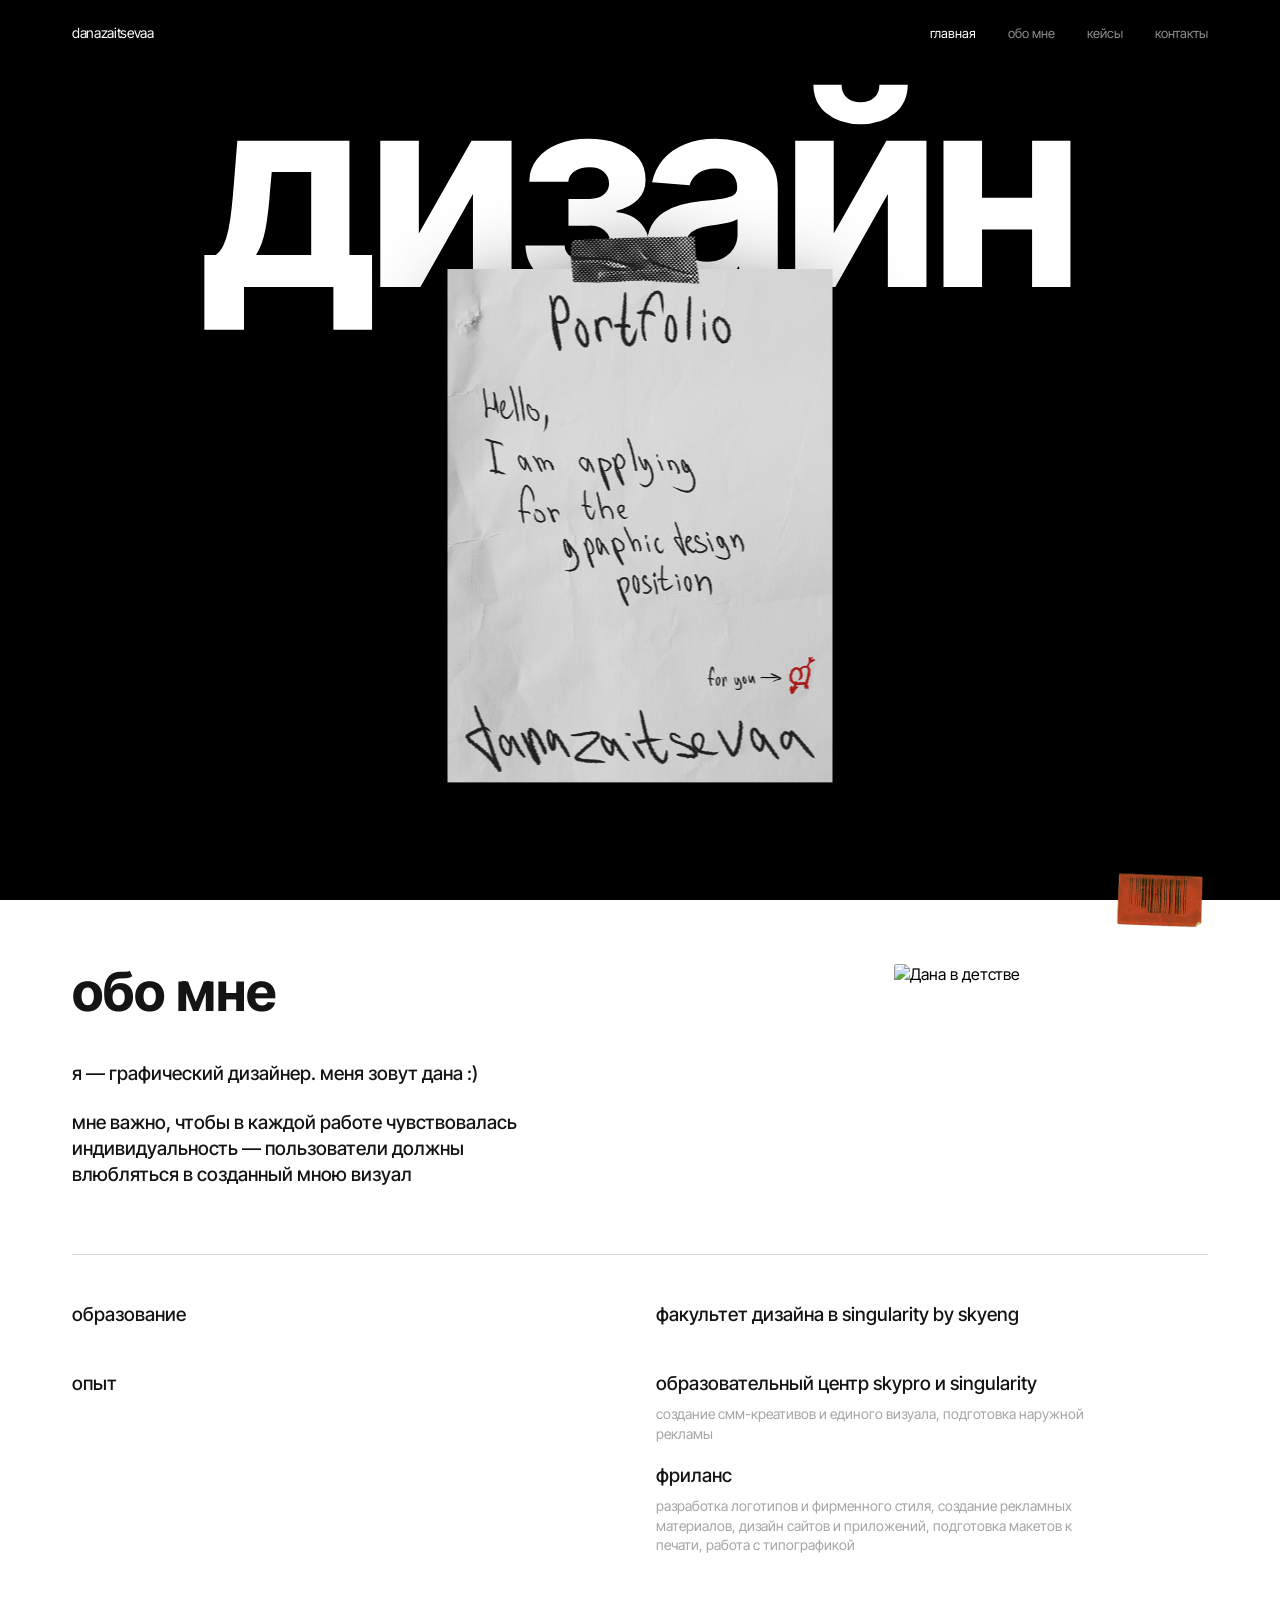
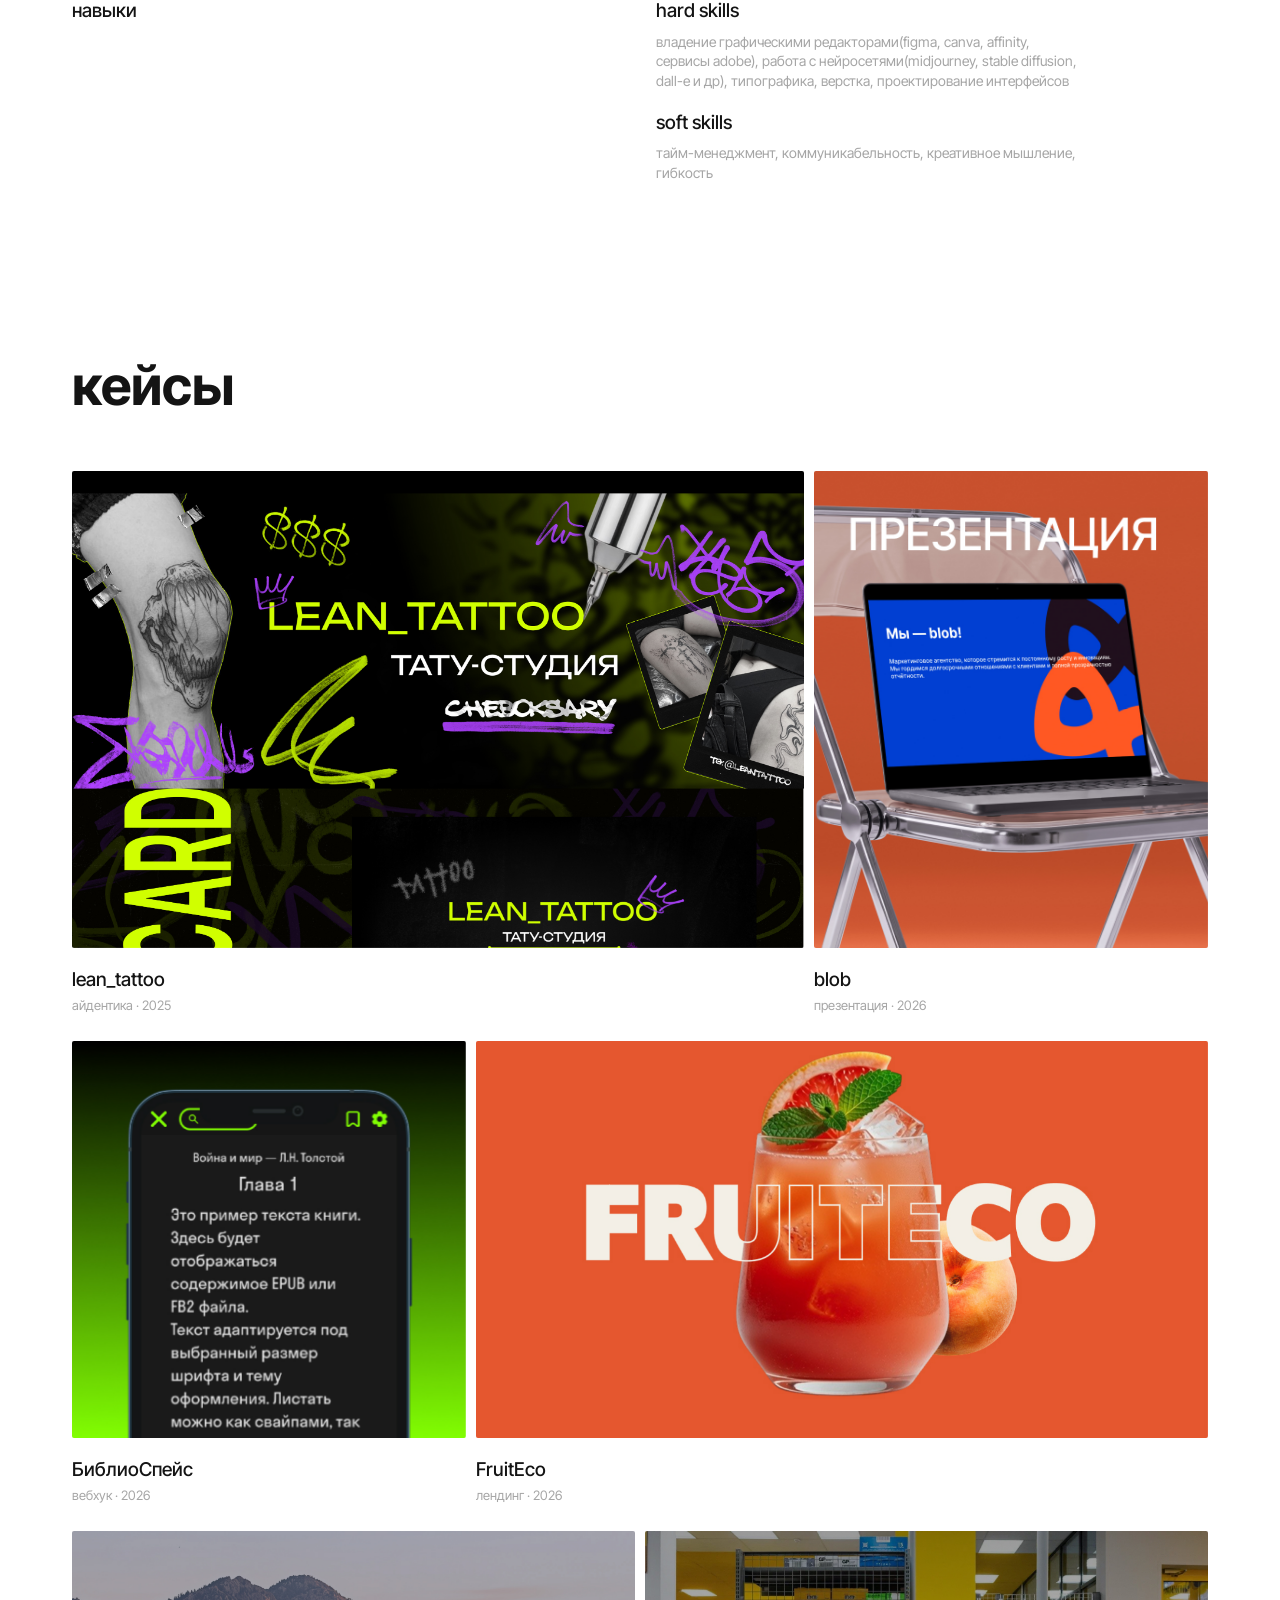
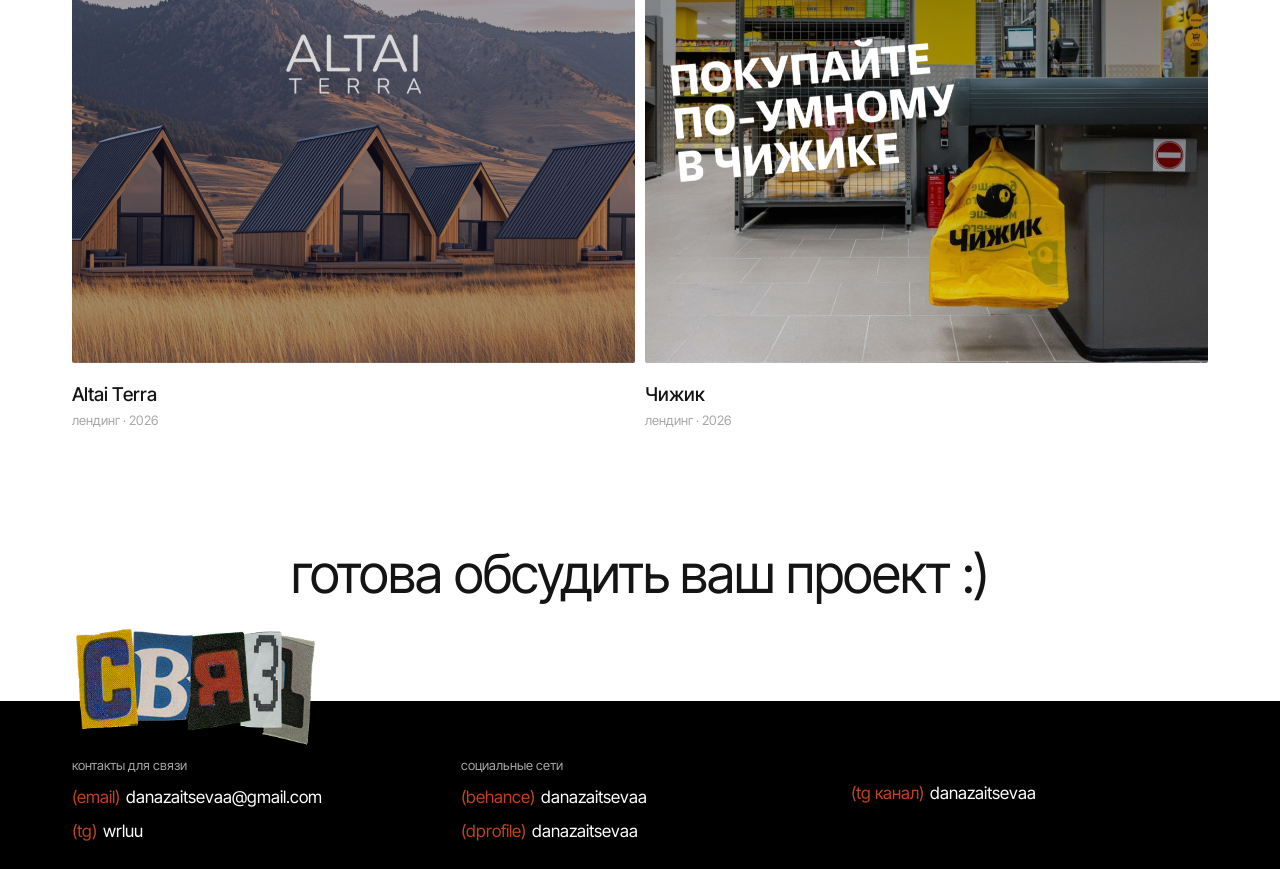
==== index.html @ e5108007 "Add files via upload" ====
<!DOCTYPE html>
<html lang="ru">
<head>
<meta charset="UTF-8">
<meta name="viewport" content="width=device-width, initial-scale=1.0">
<title>danazaitsevaa — графический дизайнер</title>

<link rel="preconnect" href="https://fonts.googleapis.com">
<link rel="preconnect" href="https://fonts.gstatic.com" crossorigin>
<link href="https://fonts.googleapis.com/css2?family=Inter+Tight:wght@400;500;600;700&display=swap" rel="stylesheet">

<link rel="stylesheet" href="./css/style.css">
</head>
<body>

  <!-- ================= HEADER — общая fixed-навигация сайта ================= -->
  <header class="header">
    <div class="header-inner">
      <a href="#top" class="header-logo">danazaitsevaa</a>
      <nav class="header-nav">
        <a href="#top" class="nav-link active">главная</a>
        <a href="#about" class="nav-link">обо мне</a>
        <a href="#cases" class="nav-link">кейсы</a>
        <a href="#contacts" class="nav-link">контакты</a>
      </nav>
    </div>
  </header>

  <!-- ================= HERO ================= -->
  <section id="top" class="hero">
    <div class="hero-inner">
      <div class="hero-stage">
        <h1 class="hero-word">дизайн</h1>

        <div class="note-wrap">
          <div class="note-tilt" id="noteTilt" data-cursor="decor">
            <img src="./assets/Group_2087334016.png" alt="Portfolio note" class="note-img">
          </div>
        </div>
      </div>
    </div>
  </section>

  <!-- ================= ABOUT ================= -->
  <section id="about" class="about">

    <!--
      Штрихкод — теперь первый элемент ВНУТРИ About (не внутри Hero,
      у которого overflow:hidden), сдвинут вверх на половину своей
      высоты. Визуально это та же самая точка (граница Hero/About),
      но теперь он ничем не обрезается и лежит поверх фона About
      (z-index:5), а не под ним. Подробное объяснение — в style.css.
    -->
    <div class="barcode-wrap">
      <div class="barcode-inner">
        <div class="barcode-shift">
          <div class="barcode-tilt" id="barcodeTilt" data-cursor="decor">
            <img src="./assets/_0064_Barcode_Red_1.png" alt="Barcode" class="barcode-img">
          </div>
        </div>
      </div>
    </div>

    <div class="about-inner">
      <div class="about-top">
        <div class="about-copy">
          <h2 class="section-title">обо мне</h2>
          <p class="about-p about-p-1">я — графический дизайнер. меня зовут дана :)</p>
          <p class="about-p about-p-2">мне важно, чтобы в каждой работе чувствовалась индивидуальность — пользователи должны влюбляться в созданный мною визуал</p>
        </div>

        <div class="about-photo-wrap">
          <img
            src="https://images.pexels.com/photos/7180783/pexels-photo-7180783.jpeg?auto=compress&cs=tinysrgb&h=650&w=940"
            alt="Дана в детстве"
            class="about-photo">
        </div>
      </div>

      <div class="about-divider"></div>

      <dl class="about-rows">
        <div class="about-row">
          <dt class="about-label">образование</dt>
          <dd class="about-blocks">
            <div>
              <p class="about-block-title">факультет дизайна в singularity by skyeng</p>
            </div>
          </dd>
        </div>

        <div class="about-row">
          <dt class="about-label">опыт</dt>
          <dd class="about-blocks">
            <div>
              <p class="about-block-title">образовательный центр skypro и singularity</p>
              <p class="about-block-detail">создание смм-креативов и единого визуала, подготовка наружной рекламы</p>
            </div>
            <div>
              <p class="about-block-title">фриланс</p>
              <p class="about-block-detail">разработка логотипов и фирменного стиля, создание рекламных материалов, дизайн сайтов и приложений, подготовка макетов к печати, работа с типографикой</p>
            </div>
          </dd>
        </div>

        <div class="about-row">
          <dt class="about-label">навыки</dt>
          <dd class="about-blocks">
            <div>
              <p class="about-block-title">hard skills</p>
              <p class="about-block-detail">владение графическими редакторами(figma, canva, affinity, сервисы adobe), работа с нейросетями(midjourney, stable diffusion, dall-e и др), типографика, верстка, проектирование интерфейсов</p>
            </div>
            <div>
              <p class="about-block-title">soft skills</p>
              <p class="about-block-detail">тайм-менеджмент, коммуникабельность, креативное мышление, гибкость</p>
            </div>
          </dd>
        </div>
      </dl>
    </div>
  </section>

  <!-- ================= CASES / PROJECTS ================= -->
  <!--
    ПЛЕЙСХОЛДЕР-ДАННЫЕ ПРОЕКТОВ
    Реальных изображений/материалов кейсов в проекте не было.
    Каждая карточка ведёт на свою страницу в /projects/ — структура
    и переходы полностью рабочие, содержимое — честные плейсхолдеры,
    готовые к замене на реальные материалы.
  -->
  <section id="cases" class="cases">
    <div class="cases-inner">
      <div class="reveal" data-reveal>
        <h2 class="section-title">кейсы</h2>
      </div>

      <div class="cases-grid">

        <div class="cases-row cases-row--1">

        <div class="reveal case case-1" data-reveal data-delay="0">
          <a class="project-card" href="./projects/project-1.html" data-cursor="view">
            <div class="project-media">
              <div class="project-state default"><img src="./assets/projects/01-cover.jpg" alt="проект 01"></div>
              <div class="project-state hover"><img src="./assets/projects/01-cover-hover.jpg" alt="проект 01"></div>
            </div>
            <div class="project-meta-row">
              <p class="project-title">lean_tattoo</p>
              <span class="project-arrow" aria-hidden="true">→</span>
            </div>
            <p class="project-sub">айдентика · 2025</p>
          </a>
        </div>

        <div class="reveal case case-2" data-reveal data-delay="70">
          <a class="project-card" href="./projects/project-2.html" data-cursor="view">
            <div class="project-media">
              <div class="project-state default"><img src="./assets/projects/02-cover.jpg" alt="проект 02"></div>
              <div class="project-state hover"><img src="./assets/projects/02-cover-hover.jpg" alt="проект 02"></div>
            </div>
            <div class="project-meta-row">
              <p class="project-title">blob</p>
              <span class="project-arrow" aria-hidden="true">→</span>
            </div>
            <p class="project-sub">презентация · 2026</p>
          </a>
        </div>

      </div><!-- /cases-row -->

        <div class="cases-row cases-row--2">

        <div class="reveal case case-3" data-reveal data-delay="140">
          <a class="project-card" href="./projects/project-3.html" data-cursor="view">
            <div class="project-media">
              <div class="project-state default"><img src="./assets/projects/03-cover.jpg" alt="проект 03"></div>
              <div class="project-state hover"><img src="./assets/projects/03-cover-hover.jpg" alt="проект 03"></div>
            </div>
            <div class="project-meta-row">
              <p class="project-title">БиблиоСпейс</p>
              <span class="project-arrow" aria-hidden="true">→</span>
            </div>
            <p class="project-sub">вебхук · 2026</p>
          </a>
        </div>

        <div class="reveal case case-4" data-reveal data-delay="210">
          <a class="project-card" href="./projects/project-4.html" data-cursor="view">
            <div class="project-media">
              <div class="project-state default"><img src="./assets/projects/04-cover.jpg" alt="проект 04"></div>
              <div class="project-state hover"><img src="./assets/projects/04-cover-hover.jpg" alt="проект 04"></div>
            </div>
            <div class="project-meta-row">
              <p class="project-title">FruitEco</p>
              <span class="project-arrow" aria-hidden="true">→</span>
            </div>
            <p class="project-sub">лендинг · 2026</p>
          </a>
        </div>

      </div><!-- /cases-row -->

        <div class="cases-row cases-row--3">

        <div class="reveal case case-5" data-reveal data-delay="280">
          <a class="project-card" href="./projects/project-5.html" data-cursor="view">
            <div class="project-media">
              <div class="project-state default"><img src="./assets/projects/05-cover.jpg" alt="проект 05"></div>
              <div class="project-state hover"><img src="./assets/projects/05-cover-hover.jpg" alt="проект 05"></div>
            </div>
            <div class="project-meta-row">
              <p class="project-title">Altai Terra</p>
              <span class="project-arrow" aria-hidden="true">→</span>
            </div>
            <p class="project-sub">лендинг · 2026</p>
          </a>
        </div>

        <div class="reveal case case-6" data-reveal data-delay="280">
          <a class="project-card" href="./projects/project-6.html" data-cursor="view">
            <div class="project-media">
              <div class="project-state default"><img src="./assets/projects/06-cover.jpg" alt="проект 06"></div>
              <div class="project-state hover"><img src="./assets/projects/06-cover-hover.jpg" alt="проект 06"></div>
            </div>
            <div class="project-meta-row">
              <p class="project-title">Чижик</p>
              <span class="project-arrow" aria-hidden="true">→</span>
            </div>
            <p class="project-sub">лендинг · 2026</p>
          </a>
        </div>

      </div><!-- /cases-row -->

      </div>
    </div>
  </section>

  <!-- ================= FOOTER ================= -->
  <footer class="site-footer" id="contacts">
    <div class="footer-top">
      <div class="footer-top-inner">
        <div class="reveal" data-reveal>
          <h2 class="footer-heading">готова обсудить ваш проект :)</h2>
        </div>
      </div>
      <div class="footer-deco" aria-hidden="true">
        <img src="./assets/footer-connection.png" alt="" class="footer-deco-img">
      </div>
    </div>

    <div class="footer-bottom">
      <div class="footer-bottom-inner">
        <div class="reveal footer-col" data-reveal>
          <h3 class="footer-col-title">контакты для связи</h3>
          <a href="mailto:danazaitsevaa@gmail.com" class="footer-link">
            <span class="footer-link-tag">(email)</span>danazaitsevaa@gmail.com
          </a>
          <a href="https://t.me/wrluu" class="footer-link" target="_blank" rel="noopener">
            <span class="footer-link-tag">(tg)</span>wrluu
          </a>
        </div>

        <div class="reveal footer-col" data-reveal data-delay="70">
          <h3 class="footer-col-title">социальные сети</h3>
          <a href="https://www.behance.net/danazaitsevaa" class="footer-link" target="_blank" rel="noopener">
            <span class="footer-link-tag">(behance)</span>danazaitsevaa
          </a>
          <a href="https://dprofile.ru/danazaitsevaa" class="footer-link" target="_blank" rel="noopener">
            <span class="footer-link-tag">(dprofile)</span>danazaitsevaa
          </a>
        </div>

        <div class="reveal footer-col footer-col--plain" data-reveal data-delay="140">
          <a href="https://t.me/danazaitsevaa" class="footer-link" target="_blank" rel="noopener">
            <span class="footer-link-tag">(tg канал)</span>danazaitsevaa
          </a>
        </div>
      </div>
    </div>
  </footer>

<script src="./js/tilt.js"></script>
<script src="./js/cursor.js"></script>
<script src="./js/reveal.js"></script>
<script>
  // Листок — крупная амплитуда с лёгким "приподниманием" к курсору
  createOrganicTilt(document.getElementById('noteTilt'), {
    rx: 6, ry: 7, tx: 8, ty: 6, liftPx: 4, scale: 0.015
  });

  // Штрихкод у About — "должен оставаться на своём месте":
  // без translate, только лёгкий наклон и едва заметный масштаб.
  createOrganicTilt(document.getElementById('barcodeTilt'), {
    rx: 5, ry: 6, tx: 0, ty: 0, scale: 0.03
  });
</script>
</body>
</html>
---- css/style.css ----
/* ============================================================
   RESET / BASE
============================================================= */
*{ margin:0; padding:0; box-sizing:border-box; }
html{ -webkit-font-smoothing:antialiased; -moz-osx-font-smoothing:grayscale; }
body{
  font-family:'Inter Tight', system-ui, sans-serif;
  background:#ffffff;
  min-height:100vh;
  overflow-x:hidden;
}
img{ display:block; max-width:100%; }
a{ color:inherit; text-decoration:none; }
ul, dl, dd, dt, p, h1, h2{ margin:0; }

/* ============================================================
   CUSTOM CURSOR
   Одна единая система на весь сайт (index.html + все страницы
   проектов) — один и тот же css/style.css и js/cursor.js
   подключены везде, отдельной реализации ни на одной странице
   нет (проверено).

   ВАЖНО: negative/inverted — это DEFAULT state курсора, а не
   реакция на hover. mix-blend-mode:difference и сплошная белая
   заливка стоят на курсоре всегда, с самого начала, в любой
   точке страницы — курсор уже инвертирует то, что под ним,
   просто перемещаясь по обычному фону. Никакого отдельного
   hover-состояния для этого эффекта нет: наведение на ссылку,
   кнопку, карточку или декоративный элемент НИЧЕГО не меняет —
   ни размер, ни форму, ни сам эффект инверсии (он и так уже
   активен). Оранжевого или любого другого цвета здесь нет —
   только белая заливка, преобразуемая блендингом.

   На touch-устройствах не создаётся вообще (см. cursor.js).
============================================================= */
html.has-custom-cursor,
html.has-custom-cursor a,
html.has-custom-cursor button{ cursor:none; }

.cursor{
  position:fixed; top:0; left:0; z-index:999;
  width:14px; height:14px; margin:-7px 0 0 -7px;
  border-radius:50%;
  pointer-events:none; opacity:0;
  display:flex; align-items:center; justify-content:center;
  mix-blend-mode:difference;
  transition:opacity .25s ease;
}
.cursor--visible{ opacity:1; }

.cursor-dot{
  position:absolute; inset:0; border-radius:50%;
  background:#fff;
}

@media (hover:none), (pointer:coarse){
  .cursor{ display:none !important; }
  html.has-custom-cursor,
  html.has-custom-cursor a,
  html.has-custom-cursor button{ cursor:auto !important; }
}

/* ============================================================
   HEADER — общая fixed-навигация для ВСЕХ страниц сайта.
   Раньше сидела внутри Hero (position:absolute) и работала
   только потому, что Hero сам чёрный — теперь, когда шапка
   должна быть закреплена поверх любого контента на любой
   странице (включая страницы проектов без чёрного Hero),
   тот же самый белый-текст-на-чёрном вид нужен уже как
   собственный fixed-фон бара, а не «заимствованный» у Hero.
   Визуально на index.html в момент загрузки это выглядит
   ИДЕНТИЧНО прежнему (тот же чёрный, тот же белый текст, те же
   отступы/шрифты) — просто теперь не пропадает при скролле и
   работает одинаково на всех 7 страницах.
============================================================= */
.header{ position:fixed; top:0; left:0; right:0; z-index:500; background:#000000; }
.header-inner{
  max-width:1200px; margin:0 auto;
  display:flex; align-items:center; justify-content:space-between;
  padding:20px 24px;
}
@media (min-width:640px){ .header-inner{ padding:24px 32px; } }
.header-logo{ font-size:14px; font-weight:400; letter-spacing:-0.025em; color:#fff; }
.header-nav{ display:flex; align-items:center; gap:24px; }
@media (min-width:640px){ .header-nav{ gap:32px; } }
.nav-link{ font-size:13px; font-weight:400; color:rgba(255,255,255,0.55); transition:color .2s; }
.nav-link:hover{ color:#fff; }
.nav-link.active{ font-weight:400; color:#fff; }

/* компенсация для якорных переходов (#about/#cases/#contacts) —
   чтобы заголовок секции не оказывался под fixed-шапкой сразу
   после клика по навигации */
#top, #about, #cases, #contacts{ scroll-margin-top:80px; }

/* ============================================================
   HERO
============================================================= */
.hero{
  position:relative; overflow:hidden; background:#000000;
  min-height:100vh; /* чёрный фон заполняет весь первый экран целиком */
}
.hero-inner{ max-width:1200px; margin:0 auto; padding:0 24px; }
@media (min-width:640px){ .hero-inner{ padding-left:32px; padding-right:32px; } }

/* Композиция «слово + лист» — единая группа, посаженная по референсу:
   .hero-stage задаёт общий масштаб (font-size), от которого зависят
   и сам размер слова, и смещение листа — так пропорция между ними
   (и место нахлёста) остаётся одинаковой на любом брейкпоинте.
   padding-top — небольшой отступ от fixed-шапки (сама шапка её не
   толкает, т.к. position:fixed, но верх слова не должен утыкаться
   прямо в неё); дальше слово начинается почти сразу под навигацией,
   как на референсе, а не по центру экрана. */
.hero-stage{
  position:relative;
  padding-top:clamp(32px,4.5vw,56px);
  font-size:clamp(88px,22vw,268px);
}
.hero-word{
  position:relative; display:block; text-align:center;
  pointer-events:none; user-select:none; white-space:nowrap;
  font-weight:700; line-height:1; letter-spacing:-0.025em; color:#fff;
  font-size:1em;
}
/* Лист позиционируется от верхнего края слова в em, унаследованных
   от .hero-stage: верх листа приходится примерно на 40% высоты
   слова — так он перекрывает центральную/нижнюю часть надписи, а
   верхняя часть букв остаётся хорошо читаемой, как на референсе.
   Размер листа не меняем — только его позицию. */
.note-wrap{
  position:absolute; left:50%; transform:translateX(-50%);
  top:calc(clamp(32px,4.5vw,56px) + 0.4em);
  width:300px; max-width:100%;
  perspective:900px;
}
@media (min-width:640px){ .note-wrap{ width:360px; } }
@media (min-width:1024px){ .note-wrap{ width:385px; } }
.note-tilt{ transform-style:preserve-3d; will-change:transform; }
.note-img{
  position:relative; display:block; width:100%;
  filter:drop-shadow(0 18px 40px rgba(0,0,0,0.45));
}

/* ============================================================
   ОРАНЖЕВЫЙ ШТРИХКОД
   ИСПРАВЛЕНО: раньше тег лежал внутри .hero (position:absolute;
   bottom:0), а у .hero стоит overflow:hidden — это нужно для
   обрезки гигантского слова «дизайн», но тот же overflow:hidden
   заодно срезал нижнюю половину штрихкода, которая должна была
   выступать в блок About. Тег вообще не мог оказаться "поверх"
   второго блока — он был буквально обрезан на границе секций.

   Решение: тег теперь — первый элемент ВНУТРИ .about (у которого
   нет overflow:hidden), сдвинут вверх на половину своей высоты
   (translateY(-50%) от верхнего края .about), с явным z-index —
   визуально это та же самая точка на странице (граница между
   Hero и About), но теперь ничего не обрезает и не перекрывает
   тег снизу.
============================================================= */
.barcode-wrap{
  position:absolute; left:0; right:0; top:0; z-index:5;
  pointer-events:none; /* контейнер не должен ловить клики мимо самого штрихкода */
}
.barcode-inner{
  max-width:1200px; margin:0 auto; padding:0 24px;
  display:flex; justify-content:flex-end;
}
@media (min-width:640px){ .barcode-inner{ padding-left:32px; padding-right:32px; } }
.barcode-shift{ transform:translateY(-50%); pointer-events:auto; perspective:600px; }
.barcode-tilt{ will-change:transform; }
.barcode-img{ height:54px; width:96px; object-fit:contain; transform:rotate(0.5deg); }

/* ============================================================
   ABOUT
============================================================= */
.about{ position:relative; background:#ffffff; }
.about-inner{ max-width:1200px; margin:0 auto; padding:64px 24px 96px; }
@media (min-width:640px){ .about-inner{ padding-left:32px; padding-right:32px; } }

.about-top{ display:flex; flex-direction:column; gap:40px; }
@media (min-width:1024px){ .about-top{ flex-direction:row; align-items:flex-start; justify-content:space-between; } }

.about-copy{ max-width:480px; }
.section-title{ font-size:clamp(36px,6vw,54px); font-weight:700; line-height:1.05; color:#141414; }
.about-p{ font-size:19px; font-weight:500; line-height:1.35; color:#141414; }
.about-p-1{ margin-top:40px; }
.about-p-2{ margin-top:24px; }

.about-photo-wrap{ width:100%; max-width:314px; }
@media (min-width:1024px){ .about-photo-wrap{ width:314px; } }
.about-photo{ height:234px; width:100%; border-radius:2px; object-fit:cover; }

.about-divider{ margin-top:56px; height:1px; width:100%; background:rgba(0,0,0,0.15); }

.about-rows{ margin-top:48px; display:flex; flex-direction:column; gap:44px; }
.about-row{ display:grid; grid-template-columns:1fr; gap:8px; }
@media (min-width:640px){ .about-row{ grid-template-columns:1fr 1fr; gap:32px; } }
.about-label{ font-size:19px; font-weight:500; color:#141414; }
.about-blocks{ display:flex; flex-direction:column; gap:20px; }
.about-block-title{ font-size:19px; font-weight:500; line-height:1.3; color:#141414; }
.about-block-detail{ margin-top:8px; max-width:430px; font-size:14px; line-height:1.4; color:#a6a6a6; }

/* ============================================================
   SCROLL REVEAL (общий для Cases / Contacts / Footer / страниц проектов)
============================================================= */
.reveal{
  opacity:0; transform:translateY(22px);
  transition:opacity .7s cubic-bezier(0.16,1,0.3,1), transform .7s cubic-bezier(0.16,1,0.3,1);
}
.reveal.in-view{ opacity:1; transform:translateY(0); }

/* ============================================================
   CASES / PROJECTS — асимметричная модульная (bento / editorial) сетка

   Десктоп (от 1024px): 12 колонок, 3 ряда по 2 проекта
     ряд 1:  8 / 4   — 01 крупный пейзаж, 02 высокий портрет
     ряд 2:  4 / 8   — 03 квадрат (опущен вниз), 04 широкая панорама
     ряд 3:  6 / 6   — 05 квадрат, 06 пейзаж (опущен вниз)
   Планшет (640–1023px): 2 колонки, ритм «во всю ширину / пара / пара / во всю ширину»
   Мобильный (до 640px): 1 колонка, пропорции чередуются, чётные карточки
   чуть уже и прижаты вправо.

   Пропорции задаются переменными --ar-m / --ar-t / --ar-d у каждой
   карточки (.case-1 … .case-6), а у «стретч»-карточек высота ещё и
   подтягивается до высоты ряда (flex:1), поэтому низ рядов выровнен.

   Реальные картинки: просто положите <img> внутрь .project-state —
   правило ниже растянет его через object-fit:cover без искажений.
============================================================= */
.cases{ background:#ffffff; }
.cases-inner{ max-width:1200px; margin:0 auto; padding:80px 24px 0; }
@media (min-width:640px){ .cases-inner{ padding-left:32px; padding-right:32px; } }

/* Сетка: каждый ряд — отдельный CSS Grid из двух колонок с разными пропорциями.
   Асимметрия — только за счёт ширины; высота изображений в ряду одинаковая (--row-h),
   карточки выровнены по верхнему краю (align-items:start), без смещений. */
.cases-grid{
  margin-top:56px;
  display:grid; grid-template-columns:minmax(0,1fr);
  row-gap:28px;
  --cw:min(100vw - 64px, 1136px);   /* ширина контента секции: основа для высоты рядов */
}

.cases-row{
  display:grid;
  row-gap:28px; column-gap:10px;
  align-items:start;
  grid-template-columns:minmax(0,1fr);   /* мобильные: одна колонка */
}
.case{ display:block; min-width:0; }
.case > .project-card{ width:100%; }

/* тон подложки и пропорции для мобильной колонки (там высота идёт от aspect-ratio) */
.case-1{ --ar-m:4/5; --tone:.05; }
.case-2{ --ar-m:5/4; --tone:.07; }
.case-3{ --ar-m:1/1; --tone:.04; }
.case-4{ --ar-m:4/5; --tone:.06; }
.case-5{ --ar-m:5/4; --tone:.04; }
.case-6{ --ar-m:1/1; --tone:.07; }

/* мобильные: пропорции чередуются, чётные карточки уже и прижаты вправо */
@media (max-width:639.98px){
  .cases-grid{ --cw:100vw; }
  .cases-grid .project-media{ height:auto; aspect-ratio:var(--ar-m, 4/3); }
  .case:nth-child(even){ width:86%; justify-self:end; }
}

/* планшет и десктоп: две колонки в каждом ряду, 65/35 · 35/65 · 50/50 */
@media (min-width:640px){
  .cases-row--1{ grid-template-columns:minmax(0,13fr) minmax(0,7fr); --row-h:calc(var(--cw) * .42); }
  .cases-row--2{ grid-template-columns:minmax(0,7fr) minmax(0,13fr); --row-h:calc(var(--cw) * .35); }
  .cases-row--3{ grid-template-columns:minmax(0,1fr) minmax(0,1fr);   --row-h:calc(var(--cw) * .38); }
}

/* --- карточка --- */
.project-card{ display:flex; flex-direction:column; } /* карточка — ссылка <a>: изображение, под ним название и категория */

.project-media{
  position:relative; width:100%; flex:0 0 auto;
  height:var(--row-h, auto);          /* одна высота на весь ряд */
  overflow:hidden; border-radius:2px;
  background:rgba(20,20,20,var(--tone,.04));
}
.project-state{
  position:absolute; inset:0; display:flex; align-items:center; justify-content:center;
  will-change:transform, opacity;
  transition:
    opacity .6s cubic-bezier(0.16,1,0.3,1),
    transform 1.1s cubic-bezier(0.16,1,0.3,1);
}
/* реальные изображения: заполняют карточку без искажений */
.project-state img, .project-media > img{
  width:100%; height:100%; max-width:none; object-fit:cover; object-position:center;
}

/* hover: плавный зум изображения + кроссфейд на второе состояние */
.project-state.default{ opacity:1; transform:scale(1); }
.project-state.hover{ opacity:0; transform:scale(1); }
.project-card:hover .project-state.default{ opacity:0; transform:scale(1.06); }
.project-card:hover .project-state.hover{ opacity:1; transform:scale(1.06); }

.placeholder-art{ display:flex; align-items:center; justify-content:center; width:100%; height:100%; }
.placeholder-art.a{ background-image:repeating-linear-gradient(45deg, transparent, transparent 10px, rgba(20,20,20,0.05) 10px, rgba(20,20,20,0.05) 11px); }
.placeholder-art.b{ background-image:repeating-linear-gradient(-45deg, transparent, transparent 10px, rgba(20,20,20,0.05) 10px, rgba(20,20,20,0.05) 11px); }
.placeholder-art span{ font-size:12px; letter-spacing:-0.01em; color:#a6a6a6; }

.project-meta-row{ margin-top:20px; display:flex; align-items:baseline; justify-content:space-between; gap:16px; }
.project-title{
  font-size:19px; font-weight:500; line-height:1.3; color:#141414;
  transition:color .3s, transform .5s cubic-bezier(0.16,1,0.3,1);
}
.project-card:hover .project-title{ color:#bf431b; transform:translateX(6px); }  /* название чуть сдвигается */
.project-arrow{
  font-size:15px; color:#bf431b; opacity:0; transform:translateX(-8px);
  transition:opacity .3s, transform .5s cubic-bezier(0.16,1,0.3,1);
}
.project-card:hover .project-arrow{ opacity:1; transform:translateX(0); }
.project-sub{ margin-top:4px; font-size:13px; color:#a6a6a6; transition:transform .5s cubic-bezier(0.16,1,0.3,1); }
.project-card:hover .project-sub{ transform:translateX(6px); }

@media (prefers-reduced-motion:reduce){
  .project-state, .project-title, .project-arrow, .project-sub{ transition:opacity .2s, color .2s; }
  .project-card:hover .project-state.default,
  .project-card:hover .project-state.hover,
  .project-card:hover .project-title,
  .project-card:hover .project-sub{ transform:none; }
}


/* ============================================================
   FOOTER (белая часть с заголовком + декором, чёрная — с тремя
   колонками контактов). Полностью заменяет прежние .contacts и
   .footer — это теперь один блок, последний на странице.
============================================================= */

/* --- верхняя белая часть --- */
.site-footer{ margin-top:clamp(64px,9vw,120px); } /* отступ ПЕРЕД футером — внешний margin, а не padding внутри футера; то же значение, что и row-gap между проектами */
.footer-top{ position:relative; background:#ffffff; }
.footer-top-inner{
  max-width:1200px; margin:0 auto; padding:0 24px 96px;
  text-align:center;
}
@media (min-width:640px){ .footer-top-inner{ padding-left:32px; padding-right:32px; } }
.footer-heading{
  font-size:clamp(26px,4.2vw,60px); font-weight:400; line-height:1.15;
  letter-spacing:-0.02em; color:#141414;
}

/* декоративная картинка — приклеена к низу белой части и на треть
   своей высоты заходит на чёрную область под ней (см. референс).
   left вычисляется так же, как отступ контейнера .footer-top-inner
   (max-width:1200px + те же 24/32px), чтобы картинка стояла на
   той же вертикальной направляющей, что и остальной контент сайта. */
.footer-deco{
  position:absolute; bottom:0; z-index:2;
  left:max(24px, calc((100% - 1200px) / 2 + 24px));
  width:clamp(160px,19vw,270px);
  transform:translateY(38%);
  pointer-events:none;
}
@media (min-width:640px){
  .footer-deco{ left:max(32px, calc((100% - 1200px) / 2 + 32px)); }
}
.footer-deco-img{ display:block; width:100%; height:auto; }

/* --- нижняя чёрная часть --- */
.footer-bottom{ background:#000000; }
.footer-bottom-inner{
  max-width:1200px; margin:0 auto;
  padding:clamp(36px,4.5vw,56px) 24px 28px;
  display:grid; grid-template-columns:1fr; gap:48px;
}
@media (min-width:640px){
  .footer-bottom-inner{
    padding-left:32px; padding-right:32px;
    grid-template-columns:repeat(3,1fr); gap:32px;
  }
}

.footer-col{ display:flex; flex-direction:column; gap:14px; }
/* колонка без заголовка (tg-канал) — отступ сверху, равный
   высоте заголовка соседних колонок, чтобы ссылки шли в один ряд */
.footer-col--plain{ padding-top:26px; }

.footer-col-title{ font-size:13px; font-weight:400; color:#a6a6a6; }
.footer-link{ font-size:17px; font-weight:400; color:#ffffff; transition:color .3s; }
.footer-link:hover{ color:#bf431b; }
.footer-link-tag{ color:#bf431b; margin-right:6px; }

/* ============================================================

   PROJECT DETAIL PAGES
============================================================= */
/* ============================================================
   PROJECT DETAIL PAGES
   Раньше здесь был отдельный локальный .project-topbar с одной
   ссылкой "назад к кейсам" — теперь на всех страницах стоит
   общая fixed-навигация (.header), она же выполняет эту роль
   через пункт «кейсы», поэтому отдельный topbar убран.
============================================================= */
.project-hero{ background:#ffffff; }
.project-hero-inner{ max-width:1200px; margin:0 auto; padding:96px 24px 40px; }
@media (min-width:640px){ .project-hero-inner{ padding-left:32px; padding-right:32px; } }
.project-hero-meta{ font-size:13px; color:#a6a6a6; }
.project-hero-title{
  margin-top:12px; font-size:clamp(40px,7vw,72px); font-weight:400;
  line-height:1.02; letter-spacing:-0.02em; color:#141414;
}

.project-visual{ background:#ffffff; }
.project-visual-inner{ max-width:1200px; margin:0 auto; padding:0 24px 64px; }
@media (min-width:640px){ .project-visual-inner{ padding-left:32px; padding-right:32px; } }
.project-visual-frame{
  width:100%; aspect-ratio:16/9; border-radius:2px; overflow:hidden;
  background:rgba(20,20,20,0.04);
}

.project-body{ background:#ffffff; }
.project-body-inner{ max-width:1200px; margin:0 auto; padding:0 24px 96px; }
@media (min-width:640px){ .project-body-inner{ padding-left:32px; padding-right:32px; } }

.project-block{ max-width:640px; }
.project-block + .project-block{ margin-top:44px; }
.project-block-title{ font-size:19px; font-weight:500; color:#141414; }
.project-block-text{ margin-top:12px; font-size:15px; line-height:1.6; color:#a6a6a6; }

.project-gallery{
  margin-top:56px; display:grid; grid-template-columns:1fr; gap:24px;
}
@media (min-width:640px){ .project-gallery{ grid-template-columns:1fr 1fr; } }
.project-gallery .placeholder-art{ aspect-ratio:4/3; border-radius:2px; }

.project-pager{
  background:#ffffff; border-top:1px solid rgba(0,0,0,0.1);
}
.project-pager-inner{
  max-width:1200px; margin:0 auto; padding:32px 24px;
  display:flex; align-items:center; justify-content:space-between; gap:16px; flex-wrap:wrap;
}
@media (min-width:640px){ .project-pager-inner{ padding-left:32px; padding-right:32px; } }
.pager-link{ font-size:14px; font-weight:500; color:#141414; transition:color .2s; }
.pager-link:hover{ color:#bf431b; }
.pager-link.back{ font-size:13px; color:#a6a6a6; }
.pager-link.back:hover{ color:#141414; }
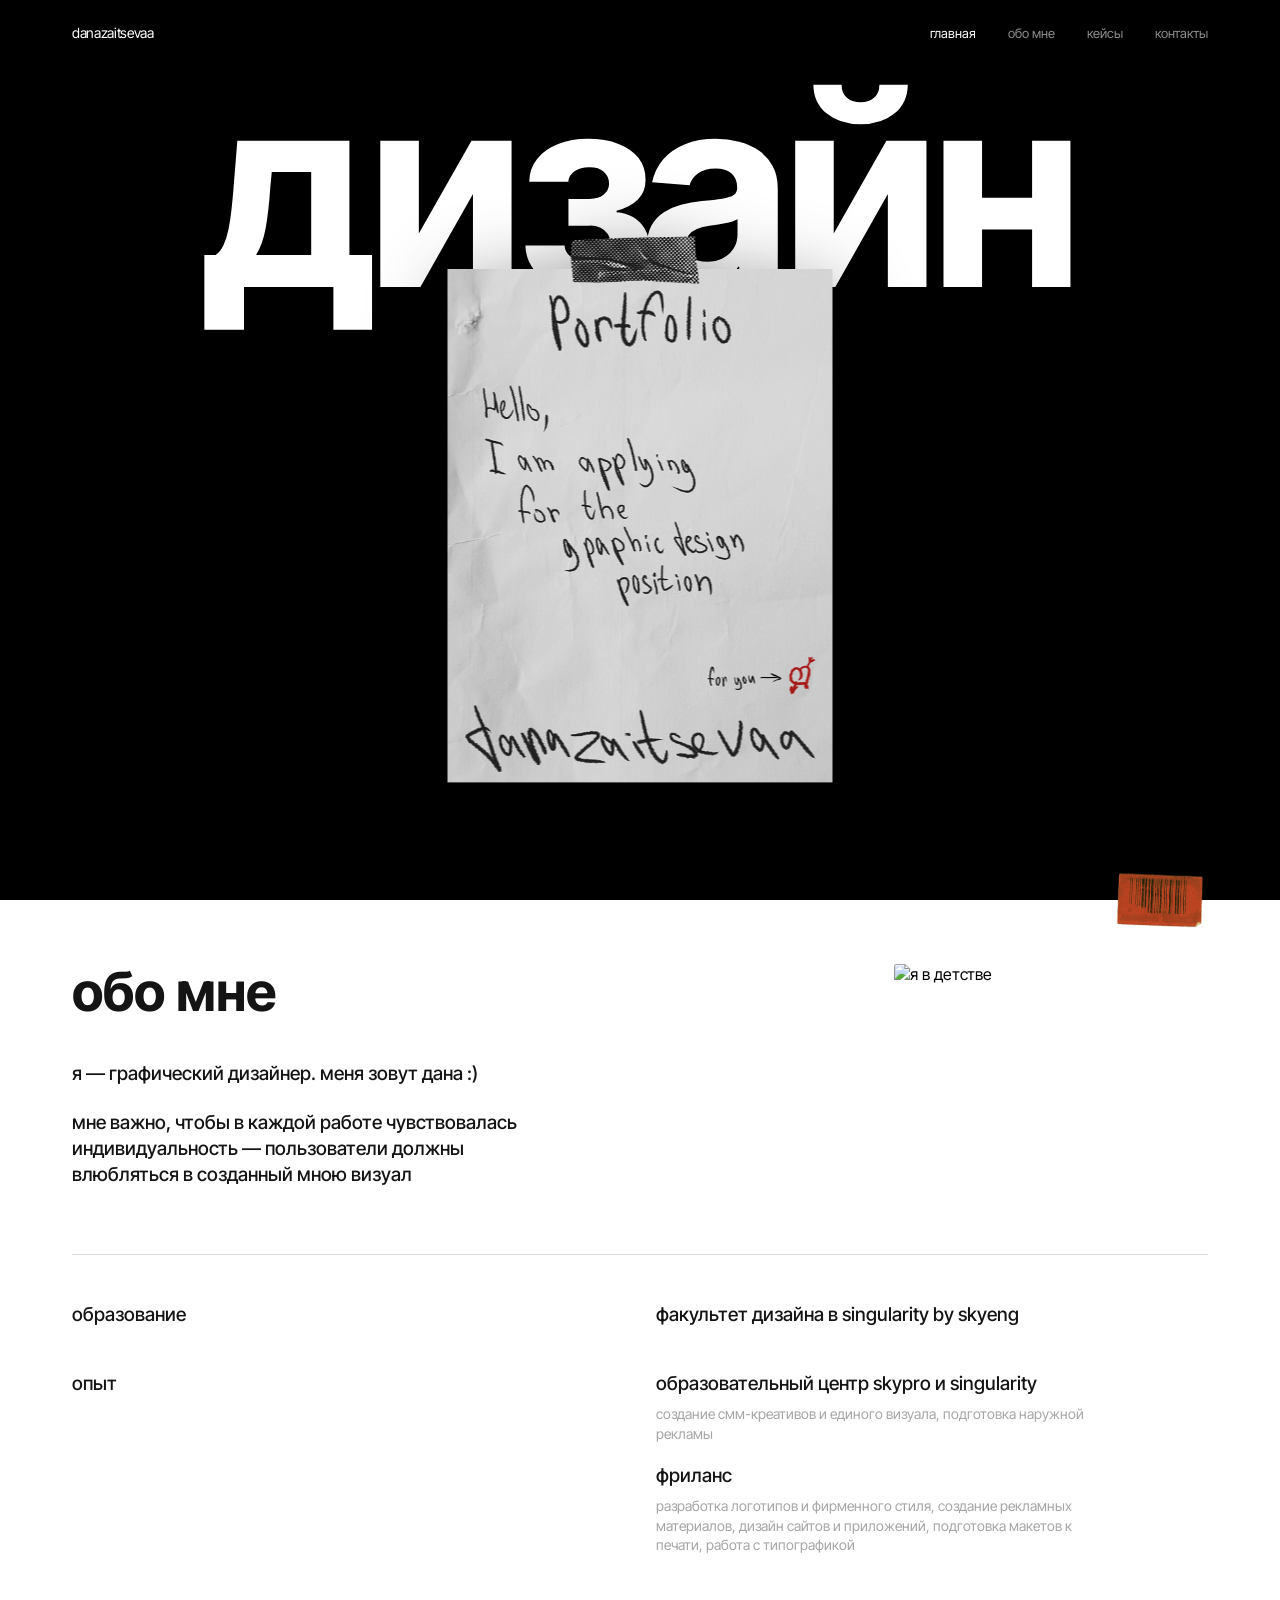
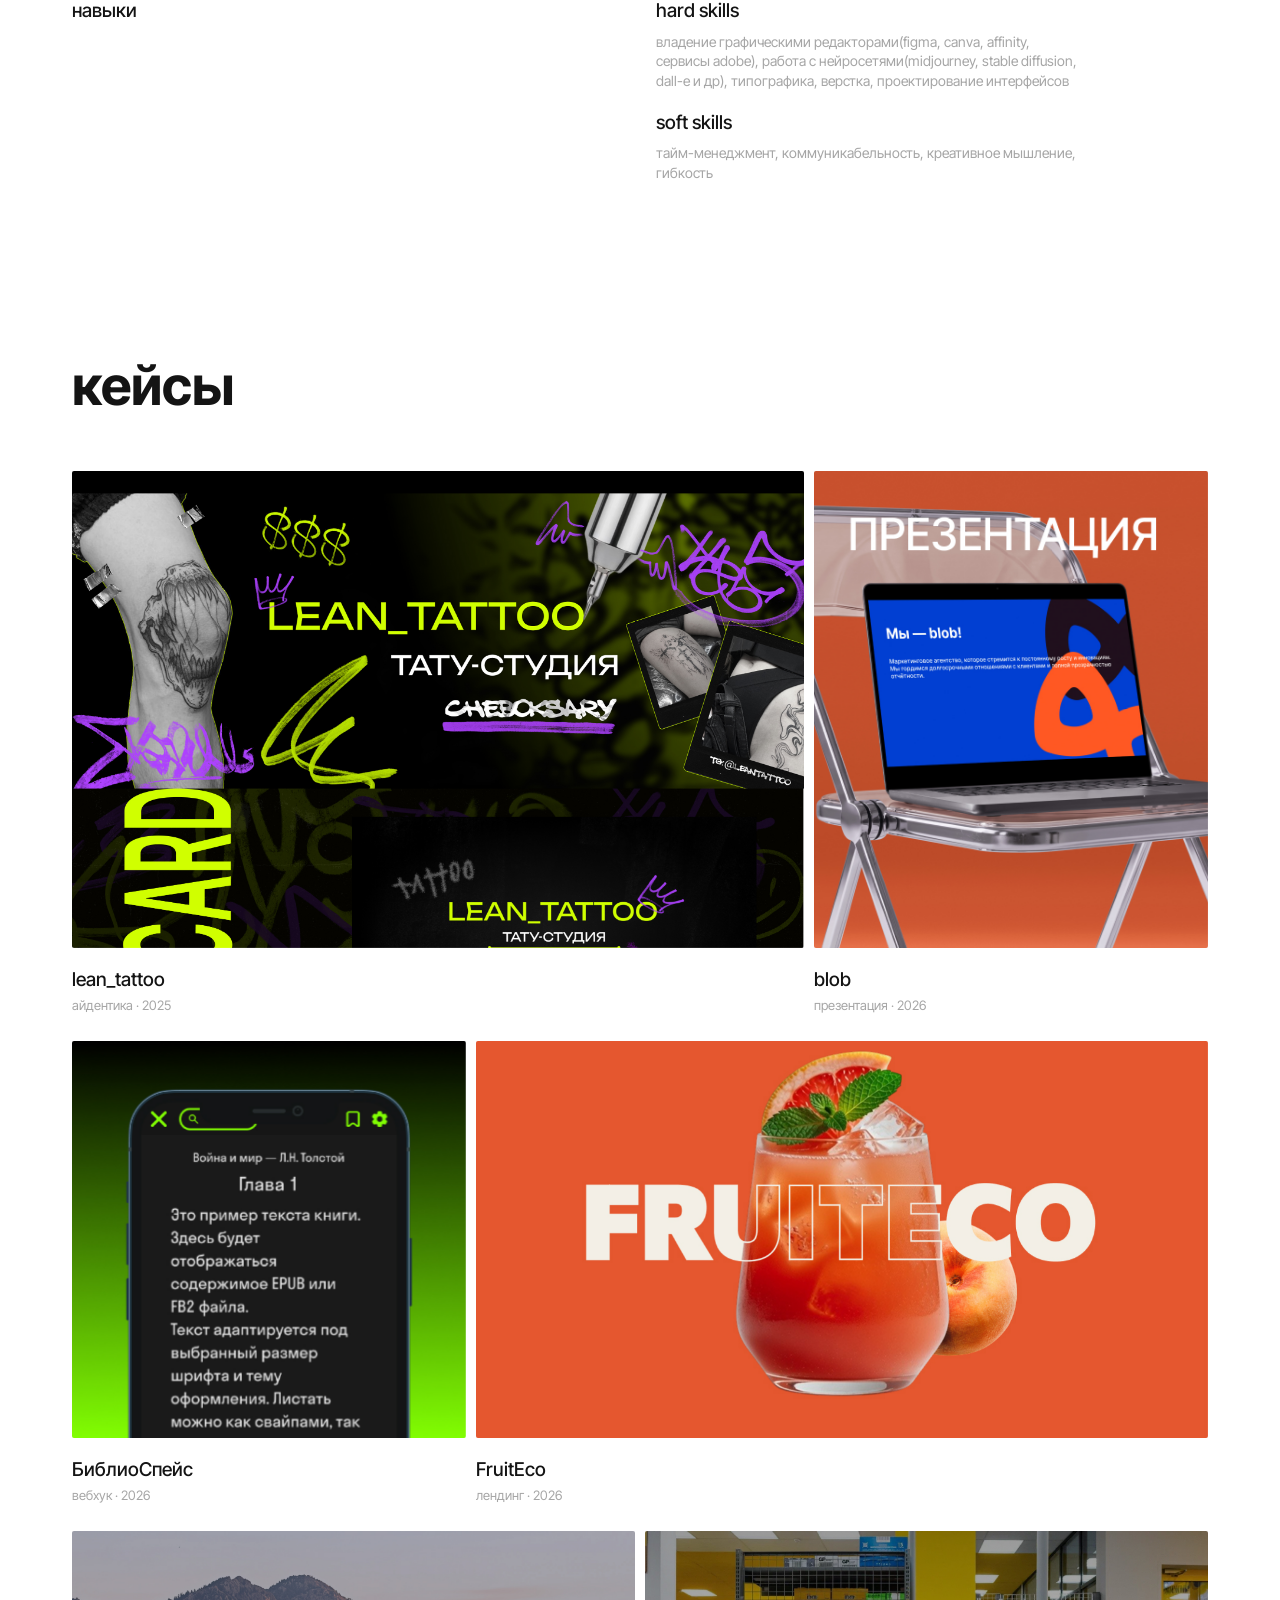
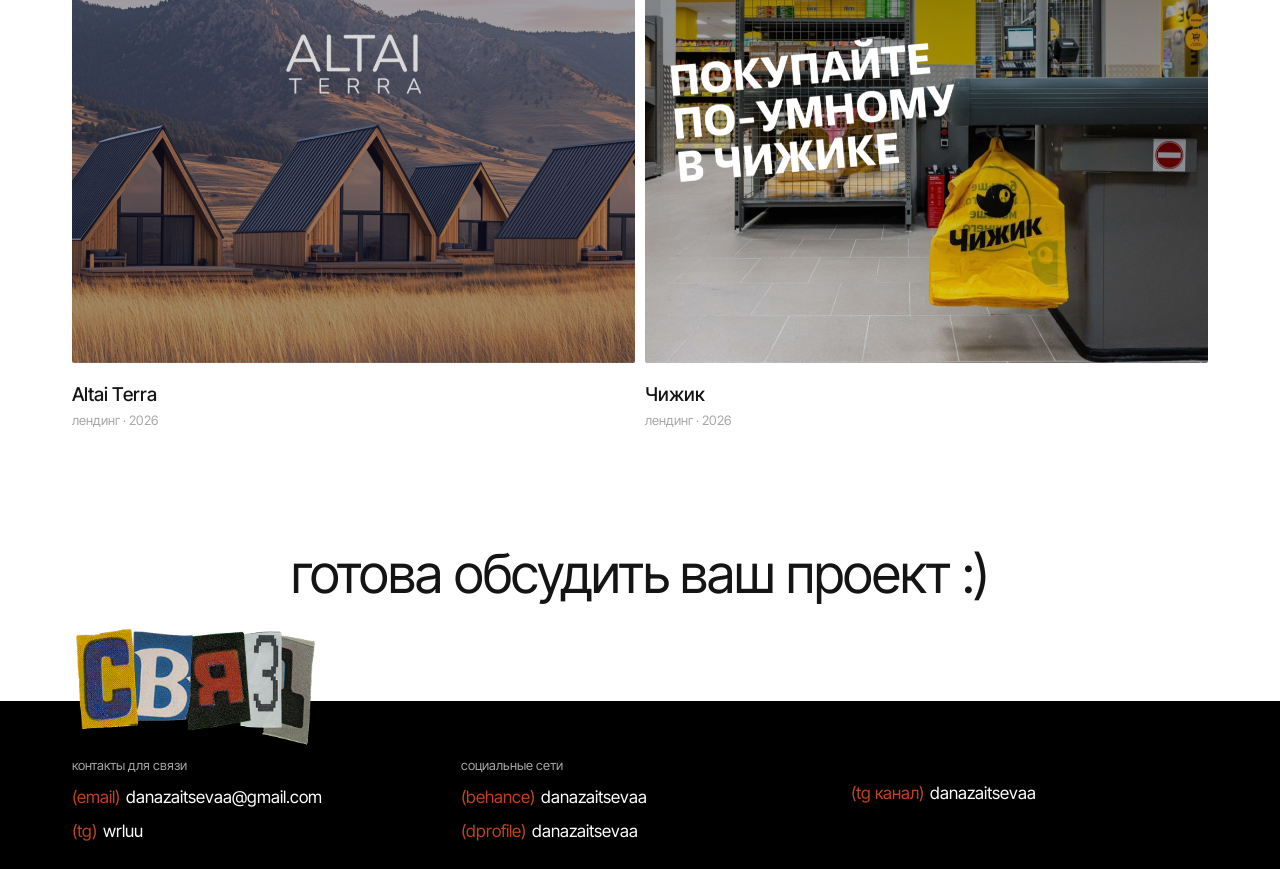
==== commit ae8a3e16: "Update index.html" ====
--- a/index.html
+++ b/index.html
@@ -71,8 +71,8 @@
 
         <div class="about-photo-wrap">
           <img
-            src="https://images.pexels.com/photos/7180783/pexels-photo-7180783.jpeg?auto=compress&cs=tinysrgb&h=650&w=940"
-            alt="Дана в детстве"
+            src="./assets/about-photo.jpg"
+            alt="я в детстве"
             class="about-photo">
         </div>
       </div>
